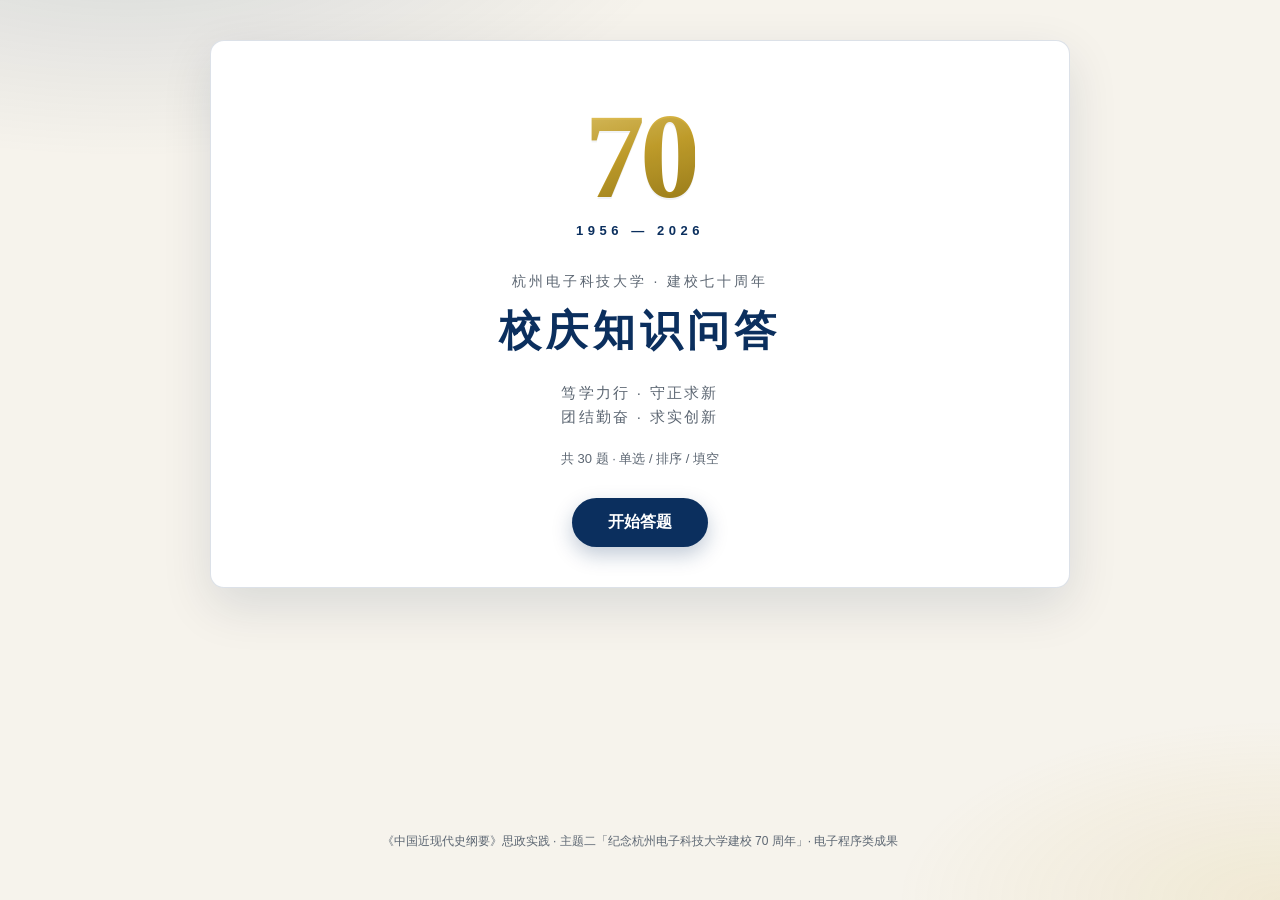
==== index.html @ 9d1bf5e0 "feat: implement HDU 70th anniversary quiz web app" ====
<!DOCTYPE html>
<html lang="zh-CN">
  <head>
    <meta charset="UTF-8" />
    <meta name="viewport" content="width=device-width, initial-scale=1.0" />
    <title>杭州电子科技大学 70 周年知识问答</title>
    <link rel="stylesheet" href="styles.css" />
  </head>
  <body>
    <div class="page-bg" aria-hidden="true"></div>
    <main id="app" class="app">
      <!-- 封面 -->
      <section id="screen-cover" class="screen cover">
        <div class="cover-badge" aria-hidden="true">
          <span class="cover-70">70</span>
          <span class="cover-years">1956 — 2026</span>
        </div>
        <p class="cover-kicker">杭州电子科技大学 · 建校七十周年</p>
        <h1 class="cover-title">校庆知识问答</h1>
        <p class="cover-sub">笃学力行 · 守正求新<br />团结勤奋 · 求实创新</p>
        <p class="cover-meta" id="cover-meta">共 0 题 · 单选 / 排序 / 填空</p>
        <button type="button" id="btn-start" class="btn btn-primary">开始答题</button>
        <p id="cover-error" class="cover-error" hidden>题库加载失败，请确认 data/questions.js 存在后刷新。</p>
      </section>

      <!-- 答题 -->
      <section id="screen-quiz" class="screen quiz" hidden>
        <header class="quiz-top">
          <div class="quiz-progress-label">
            <span id="quiz-index">第 1 题</span>
            <span class="quiz-topic" id="quiz-topic"></span>
          </div>
          <div class="quiz-progress" aria-hidden="true">
            <div id="quiz-bar" class="quiz-bar"></div>
          </div>
        </header>
        <h2 id="quiz-prompt" class="quiz-prompt"></h2>
        <div id="quiz-body" class="quiz-body"></div>
        <div id="quiz-feedback" class="quiz-feedback" hidden>
          <p id="feedback-badge" class="feedback-badge"></p>
          <p id="feedback-explain" class="feedback-explain"></p>
        </div>
        <footer class="quiz-actions">
          <button type="button" id="btn-submit" class="btn btn-primary">提交答案</button>
          <button type="button" id="btn-next" class="btn btn-primary" hidden>下一题</button>
        </footer>
      </section>

      <!-- 结果 -->
      <section id="screen-result" class="screen result" hidden>
        <p class="result-kicker">答题完成</p>
        <p class="result-score"><span id="result-correct">0</span><span class="result-total" id="result-total">/0</span></p>
        <p class="result-rate" id="result-rate">正确率 0%</p>
        <p class="result-comment" id="result-comment"></p>
        <ul id="result-wrong" class="result-wrong"></ul>
        <button type="button" id="btn-retry" class="btn btn-primary">再答一次</button>
      </section>
    </main>
    <footer class="site-foot">
      《中国近现代史纲要》思政实践 · 主题二「纪念杭州电子科技大学建校 70 周年」· 电子程序类成果
    </footer>
    <script src="data/questions.js"></script>
    <script src="app.js"></script>
  </body>
</html>
---- styles.css ----
/* HDU 70th Quiz — 校庆学术海报风：深蓝 + 金 + 暖灰白 */
:root {
  --navy: #0b2f5e;
  --navy-deep: #071f42;
  --gold: #c9a227;
  --gold-soft: #e6c96a;
  --paper: #f6f3ec;
  --ink: #1c2430;
  --muted: #5c6672;
  --ok: #1f7a4c;
  --bad: #b33a3a;
  --line: rgba(11, 47, 94, 0.14);
  --card: #ffffff;
  --shadow: 0 18px 50px rgba(7, 31, 66, 0.12);
  --radius: 14px;
  --font-display: "Songti SC", "SimSun", "Noto Serif SC", serif;
  --font-body: "PingFang SC", "Microsoft YaHei", "Segoe UI", sans-serif;
}

* {
  box-sizing: border-box;
}

html,
body {
  margin: 0;
  min-height: 100%;
}

body {
  font-family: var(--font-body);
  color: var(--ink);
  background: var(--paper);
  line-height: 1.6;
}

.page-bg {
  position: fixed;
  inset: 0;
  pointer-events: none;
  background:
    radial-gradient(ellipse 80% 50% at 10% -10%, rgba(11, 47, 94, 0.14), transparent 55%),
    radial-gradient(ellipse 60% 40% at 100% 100%, rgba(201, 162, 39, 0.12), transparent 50%);
  z-index: 0;
}

.app {
  position: relative;
  z-index: 1;
  width: min(860px, calc(100% - 48px));
  margin: 40px auto 24px;
  min-height: calc(100vh - 140px);
}

.screen {
  background: var(--card);
  border: 1px solid var(--line);
  border-radius: var(--radius);
  box-shadow: var(--shadow);
  padding: 48px 56px 40px;
}

/* —— 封面 —— */
.cover {
  text-align: center;
  padding-top: 56px;
}

.cover-badge {
  display: inline-flex;
  flex-direction: column;
  align-items: center;
  gap: 4px;
  margin-bottom: 20px;
}

.cover-70 {
  font-family: var(--font-display);
  font-size: 120px;
  font-weight: 700;
  line-height: 1;
  letter-spacing: -0.04em;
  background: linear-gradient(165deg, var(--gold-soft), var(--gold) 45%, #9a7a12);
  -webkit-background-clip: text;
  background-clip: text;
  color: transparent;
  text-shadow: 0 2px 0 rgba(11, 47, 94, 0.06);
}

.cover-years {
  font-size: 13px;
  letter-spacing: 0.35em;
  color: var(--navy);
  font-weight: 600;
}

.cover-kicker {
  margin: 8px 0 6px;
  font-size: 14px;
  letter-spacing: 0.2em;
  color: var(--muted);
}

.cover-title {
  margin: 0 0 16px;
  font-family: var(--font-display);
  font-size: 42px;
  font-weight: 700;
  color: var(--navy);
  letter-spacing: 0.12em;
}

.cover-sub {
  margin: 0 0 20px;
  color: var(--muted);
  font-size: 15px;
  letter-spacing: 0.15em;
}

.cover-meta {
  margin: 0 0 28px;
  font-size: 13px;
  color: var(--muted);
}

.cover-error {
  margin-top: 16px;
  color: var(--bad);
  font-size: 14px;
}

/* —— 按钮 —— */
.btn {
  appearance: none;
  border: none;
  cursor: pointer;
  font-family: inherit;
  font-size: 16px;
  font-weight: 600;
  padding: 14px 36px;
  border-radius: 999px;
  transition: transform 0.12s ease, box-shadow 0.12s ease, background 0.12s ease;
}

.btn:focus-visible {
  outline: 3px solid var(--gold);
  outline-offset: 2px;
}

.btn-primary {
  background: var(--navy);
  color: #fff;
  box-shadow: 0 8px 20px rgba(11, 47, 94, 0.25);
}

.btn-primary:hover:not(:disabled) {
  background: var(--navy-deep);
  transform: translateY(-1px);
}

.btn-primary:disabled {
  opacity: 0.45;
  cursor: not-allowed;
  box-shadow: none;
}

.btn-ghost {
  background: transparent;
  color: var(--navy);
  border: 1.5px solid var(--navy);
}

/* —— 答题 —— */
.quiz-top {
  margin-bottom: 28px;
}

.quiz-progress-label {
  display: flex;
  justify-content: space-between;
  align-items: baseline;
  margin-bottom: 10px;
  font-size: 14px;
  color: var(--muted);
}

.quiz-topic {
  color: var(--navy);
  font-weight: 600;
}

.quiz-progress {
  height: 8px;
  background: rgba(11, 47, 94, 0.08);
  border-radius: 999px;
  overflow: hidden;
}

.quiz-bar {
  height: 100%;
  width: 0%;
  border-radius: 999px;
  background: linear-gradient(90deg, var(--navy), var(--gold));
  transition: width 0.35s ease;
}

.quiz-prompt {
  margin: 0 0 24px;
  font-family: var(--font-display);
  font-size: 24px;
  font-weight: 700;
  color: var(--navy);
  line-height: 1.5;
}

.quiz-body {
  min-height: 120px;
}

/* 单选 */
.choice-list {
  display: grid;
  gap: 12px;
}

.choice {
  display: flex;
  align-items: flex-start;
  gap: 12px;
  padding: 14px 18px;
  border: 1.5px solid var(--line);
  border-radius: 10px;
  background: #fbfaf7;
  cursor: pointer;
  text-align: left;
  font-family: inherit;
  font-size: 16px;
  color: var(--ink);
  transition: border-color 0.12s ease, background 0.12s ease;
}

.choice:hover:not(:disabled) {
  border-color: var(--navy);
  background: #fff;
}

.choice.selected {
  border-color: var(--navy);
  background: rgba(11, 47, 94, 0.06);
  font-weight: 600;
}

.choice:disabled {
  cursor: default;
}

.choice.correct {
  border-color: var(--ok);
  background: rgba(31, 122, 76, 0.08);
}

.choice.wrong {
  border-color: var(--bad);
  background: rgba(179, 58, 58, 0.07);
}

.choice-key {
  flex: 0 0 auto;
  width: 28px;
  height: 28px;
  border-radius: 50%;
  background: var(--navy);
  color: #fff;
  font-size: 13px;
  font-weight: 700;
  display: grid;
  place-items: center;
  margin-top: 1px;
}

/* 排序 */
.order-list {
  display: grid;
  gap: 10px;
}

.order-item {
  display: flex;
  align-items: center;
  gap: 12px;
  padding: 12px 14px;
  border: 1.5px solid var(--line);
  border-radius: 10px;
  background: #fbfaf7;
}

.order-item.is-correct-order {
  border-color: var(--ok);
  background: rgba(31, 122, 76, 0.08);
}

.order-item.is-wrong-order {
  border-color: var(--bad);
  background: rgba(179, 58, 58, 0.06);
}

.order-rank {
  flex: 0 0 auto;
  width: 28px;
  height: 28px;
  border-radius: 50%;
  background: var(--gold);
  color: var(--navy-deep);
  font-weight: 700;
  font-size: 14px;
  display: grid;
  place-items: center;
}

.order-text {
  flex: 1;
  font-size: 15px;
}

.order-btns {
  display: flex;
  gap: 6px;
}

.order-btns button {
  width: 36px;
  height: 32px;
  border-radius: 8px;
  border: 1.5px solid var(--navy);
  background: #fff;
  color: var(--navy);
  font-size: 14px;
  font-weight: 700;
  cursor: pointer;
}

.order-btns button:disabled {
  opacity: 0.3;
  cursor: not-allowed;
}

.order-btns button:hover:not(:disabled) {
  background: var(--navy);
  color: #fff;
}

/* 填空 */
.fill-row {
  display: flex;
  gap: 12px;
  align-items: center;
}

.fill-input {
  flex: 1;
  font-family: inherit;
  font-size: 17px;
  padding: 14px 16px;
  border: 1.5px solid var(--line);
  border-radius: 10px;
  background: #fbfaf7;
  color: var(--ink);
}

.fill-input:focus {
  outline: none;
  border-color: var(--navy);
  background: #fff;
}

.fill-input.is-correct {
  border-color: var(--ok);
  background: rgba(31, 122, 76, 0.08);
}

.fill-input.is-wrong {
  border-color: var(--bad);
  background: rgba(179, 58, 58, 0.07);
}

.fill-hint {
  font-size: 13px;
  color: var(--muted);
  margin-top: 10px;
}

/* 反馈 */
.quiz-feedback {
  margin-top: 24px;
  padding: 16px 20px;
  border-radius: 10px;
  border-left: 4px solid var(--navy);
  background: rgba(11, 47, 94, 0.05);
}

.quiz-feedback.ok {
  border-left-color: var(--ok);
  background: rgba(31, 122, 76, 0.08);
}

.quiz-feedback.bad {
  border-left-color: var(--bad);
  background: rgba(179, 58, 58, 0.06);
}

.feedback-badge {
  margin: 0 0 6px;
  font-weight: 700;
  font-size: 16px;
}

.quiz-feedback.ok .feedback-badge {
  color: var(--ok);
}

.quiz-feedback.bad .feedback-badge {
  color: var(--bad);
}

.feedback-explain {
  margin: 0;
  font-size: 14px;
  color: var(--muted);
  line-height: 1.7;
}

.quiz-actions {
  margin-top: 28px;
  display: flex;
  justify-content: flex-end;
  gap: 12px;
}

/* —— 结果 —— */
.result {
  text-align: center;
  padding-top: 56px;
}

.result-kicker {
  margin: 0;
  letter-spacing: 0.25em;
  font-size: 14px;
  color: var(--muted);
}

.result-score {
  margin: 8px 0 4px;
  font-family: var(--font-display);
  font-size: 88px;
  font-weight: 700;
  line-height: 1;
  color: var(--navy);
}

.result-score .result-total {
  font-size: 36px;
  color: var(--muted);
  margin-left: 4px;
}

.result-rate {
  margin: 8px 0 4px;
  font-size: 18px;
  font-weight: 700;
  color: var(--gold);
  letter-spacing: 0.08em;
}

.result-comment {
  margin: 12px auto 8px;
  max-width: 420px;
  color: var(--muted);
  font-size: 15px;
}

.result-wrong {
  list-style: none;
  margin: 24px auto 28px;
  padding: 0;
  max-width: 560px;
  text-align: left;
  display: grid;
  gap: 8px;
}

.result-wrong:empty {
  display: none;
}

.result-wrong li {
  font-size: 13px;
  color: var(--bad);
  background: rgba(179, 58, 58, 0.06);
  border-radius: 8px;
  padding: 10px 14px;
}

.result-wrong .wrong-ok {
  color: var(--muted);
}

.site-foot {
  position: relative;
  z-index: 1;
  text-align: center;
  font-size: 12px;
  color: var(--muted);
  padding: 8px 24px 28px;
}

@media (max-width: 900px) {
  .app {
    width: min(100% - 32px, 860px);
    margin-top: 24px;
  }

  .screen {
    padding: 36px 28px 32px;
  }

  .cover-70 {
    font-size: 88px;
  }

  .cover-title {
    font-size: 30px;
  }

  .quiz-prompt {
    font-size: 20px;
  }
}
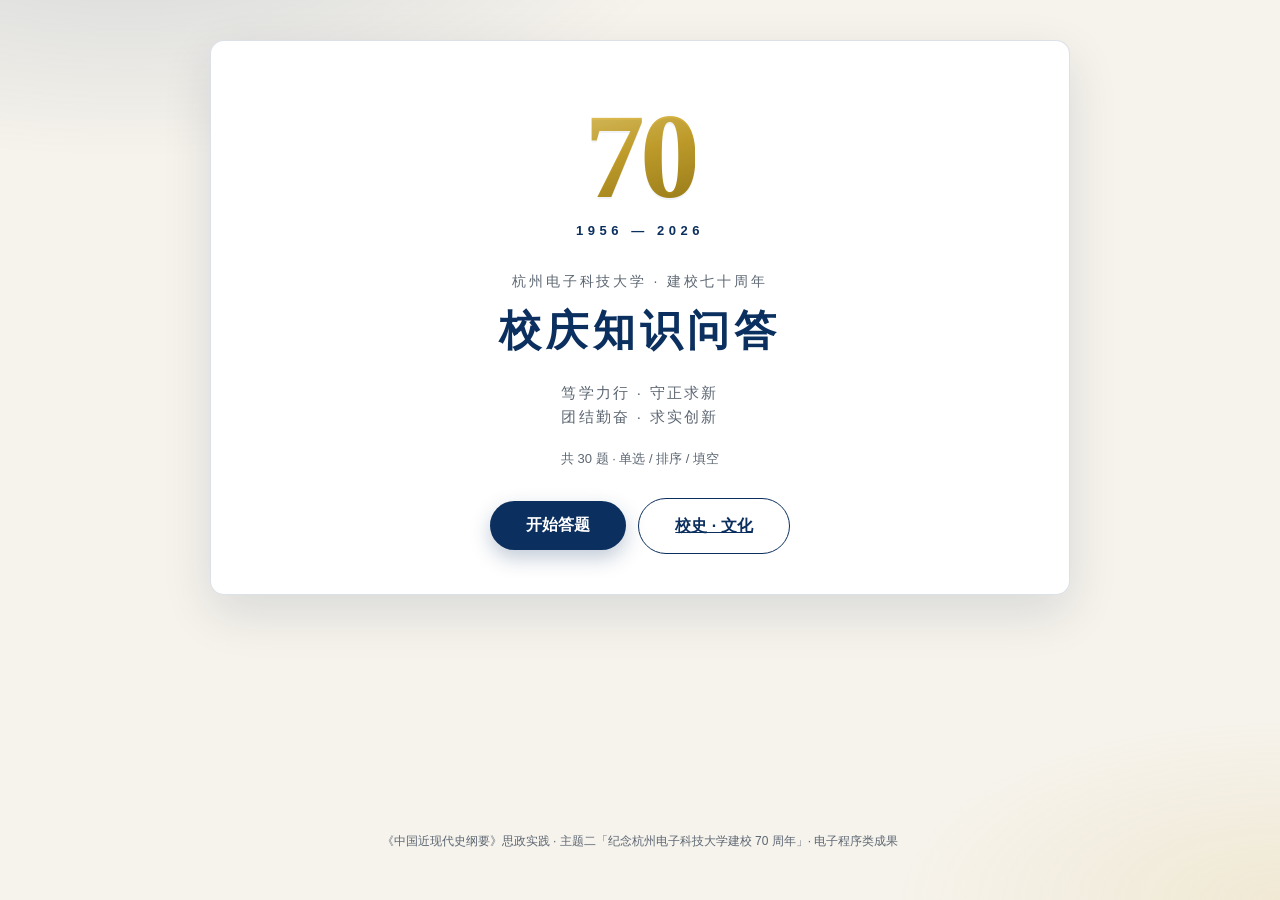
==== commit b1ca928c: "feat: add history intro page with dual nav from cover and result" ====
--- a/index.html
+++ b/index.html
@@ -19,7 +19,10 @@
         <h1 class="cover-title">校庆知识问答</h1>
         <p class="cover-sub">笃学力行 · 守正求新<br />团结勤奋 · 求实创新</p>
         <p class="cover-meta" id="cover-meta">共 0 题 · 单选 / 排序 / 填空</p>
-        <button type="button" id="btn-start" class="btn btn-primary">开始答题</button>
+        <div class="cover-actions">
+          <button type="button" id="btn-start" class="btn btn-primary">开始答题</button>
+          <a class="btn btn-ghost" href="history.html">校史 · 文化</a>
+        </div>
         <p id="cover-error" class="cover-error" hidden>题库加载失败，请确认 data/questions.js 存在后刷新。</p>
       </section>
 
@@ -53,7 +56,10 @@
         <p class="result-rate" id="result-rate">正确率 0%</p>
         <p class="result-comment" id="result-comment"></p>
         <ul id="result-wrong" class="result-wrong"></ul>
-        <button type="button" id="btn-retry" class="btn btn-primary">再答一次</button>
+        <div class="result-actions">
+          <button type="button" id="btn-retry" class="btn btn-primary">再答一次</button>
+          <a class="btn btn-ghost" href="history.html">了解校史与校园文化</a>
+        </div>
       </section>
     </main>
     <footer class="site-foot">
--- a/styles.css
+++ b/styles.css
@@ -514,6 +514,423 @@
   padding: 8px 24px 28px;
 }
 
+/* —— 封面双入口 —— */
+.cover-actions {
+  display: flex;
+  flex-wrap: wrap;
+  gap: 12px;
+  justify-content: center;
+  align-items: center;
+}
+
+.result-actions {
+  display: flex;
+  flex-wrap: wrap;
+  gap: 12px;
+  justify-content: center;
+  align-items: center;
+  margin-top: 8px;
+}
+
+.btn-sm {
+  font-size: 14px;
+  padding: 10px 22px;
+}
+
+/* —— 校史 / 校园文化介绍页 —— */
+.history-page .history {
+  position: relative;
+  z-index: 1;
+  width: min(920px, calc(100% - 48px));
+  margin: 32px auto 24px;
+}
+
+.h-hero {
+  background: var(--navy);
+  color: #f4f1e8;
+  border-radius: var(--radius);
+  padding: 28px 48px 52px;
+  box-shadow: var(--shadow);
+  margin-bottom: 28px;
+  position: relative;
+  overflow: hidden;
+}
+
+.h-hero::after {
+  content: "";
+  position: absolute;
+  right: -40px;
+  bottom: -60px;
+  width: 280px;
+  height: 280px;
+  border-radius: 50%;
+  background: radial-gradient(circle, rgba(201, 162, 39, 0.35), transparent 65%);
+  pointer-events: none;
+}
+
+.h-nav {
+  display: flex;
+  justify-content: space-between;
+  align-items: center;
+  margin-bottom: 28px;
+  position: relative;
+  z-index: 1;
+}
+
+.h-link {
+  color: rgba(244, 241, 232, 0.85);
+  font-size: 14px;
+  text-decoration: none;
+  letter-spacing: 0.06em;
+}
+
+.h-link:hover {
+  color: var(--gold-soft);
+}
+
+.h-hero .btn-primary {
+  background: var(--gold);
+  color: var(--navy-deep);
+  box-shadow: 0 8px 20px rgba(0, 0, 0, 0.2);
+}
+
+.h-hero .btn-primary:hover:not(:disabled) {
+  background: var(--gold-soft);
+}
+
+.h-hero-badge {
+  display: flex;
+  flex-direction: column;
+  align-items: flex-start;
+  gap: 4px;
+  margin-bottom: 16px;
+  position: relative;
+  z-index: 1;
+}
+
+.h-70 {
+  font-family: var(--font-display);
+  font-size: 112px;
+  font-weight: 700;
+  line-height: 1;
+  letter-spacing: -0.04em;
+  background: linear-gradient(165deg, var(--gold-soft), var(--gold) 45%, #9a7a12);
+  -webkit-background-clip: text;
+  background-clip: text;
+  color: transparent;
+}
+
+.h-years {
+  font-size: 13px;
+  letter-spacing: 0.35em;
+  color: var(--gold-soft);
+  font-weight: 600;
+}
+
+.h-kicker {
+  margin: 8px 0 6px;
+  font-size: 14px;
+  letter-spacing: 0.2em;
+  color: rgba(244, 241, 232, 0.7);
+  position: relative;
+  z-index: 1;
+}
+
+.h-title {
+  margin: 0 0 14px;
+  font-family: var(--font-display);
+  font-size: 40px;
+  font-weight: 700;
+  letter-spacing: 0.14em;
+  color: #fff;
+  position: relative;
+  z-index: 1;
+}
+
+.h-lead {
+  margin: 0;
+  max-width: 36em;
+  font-size: 15px;
+  line-height: 1.75;
+  color: rgba(244, 241, 232, 0.82);
+  position: relative;
+  z-index: 1;
+}
+
+.h-section {
+  background: var(--card);
+  border: 1px solid var(--line);
+  border-radius: var(--radius);
+  box-shadow: var(--shadow);
+  padding: 40px 48px;
+  margin-bottom: 24px;
+}
+
+.h-section-alt {
+  background: #fbfaf6;
+}
+
+.h-section-head {
+  margin-bottom: 28px;
+}
+
+.h-section-kicker {
+  margin: 0 0 6px;
+  font-size: 12px;
+  letter-spacing: 0.28em;
+  text-transform: uppercase;
+  color: var(--gold);
+  font-weight: 700;
+}
+
+.h-section-title {
+  margin: 0 0 8px;
+  font-family: var(--font-display);
+  font-size: 28px;
+  font-weight: 700;
+  color: var(--navy);
+  letter-spacing: 0.08em;
+}
+
+.h-section-desc {
+  margin: 0;
+  font-size: 14px;
+  color: var(--muted);
+}
+
+/* 时间线 */
+.h-timeline {
+  list-style: none;
+  margin: 0;
+  padding: 0;
+  position: relative;
+}
+
+.h-timeline::before {
+  content: "";
+  position: absolute;
+  left: 7px;
+  top: 8px;
+  bottom: 8px;
+  width: 2px;
+  background: linear-gradient(180deg, var(--navy), var(--gold));
+  opacity: 0.35;
+}
+
+.h-tl-item {
+  position: relative;
+  padding: 0 0 28px 36px;
+}
+
+.h-tl-item:last-child {
+  padding-bottom: 0;
+}
+
+.h-tl-dot {
+  position: absolute;
+  left: 0;
+  top: 6px;
+  width: 16px;
+  height: 16px;
+  border-radius: 50%;
+  background: var(--card);
+  border: 3px solid var(--navy);
+  z-index: 1;
+}
+
+.h-tl-item-accent .h-tl-dot {
+  border-color: var(--gold);
+  box-shadow: 0 0 0 4px rgba(201, 162, 39, 0.25);
+}
+
+.h-tl-year {
+  display: inline-block;
+  font-size: 13px;
+  font-weight: 700;
+  letter-spacing: 0.12em;
+  color: var(--gold);
+  background: rgba(201, 162, 39, 0.12);
+  padding: 2px 10px;
+  border-radius: 999px;
+  margin-bottom: 6px;
+}
+
+.h-tl-title {
+  margin: 0 0 6px;
+  font-size: 18px;
+  font-weight: 700;
+  color: var(--navy);
+}
+
+.h-tl-text {
+  margin: 0;
+  font-size: 14px;
+  color: var(--muted);
+  line-height: 1.75;
+  max-width: 40em;
+}
+
+.h-tl-text strong {
+  color: var(--ink);
+  font-weight: 600;
+}
+
+/* 校训卡片 */
+.h-motto-grid {
+  display: grid;
+  grid-template-columns: repeat(3, 1fr);
+  gap: 16px;
+}
+
+.h-motto-card {
+  border: 1.5px solid var(--line);
+  border-radius: 12px;
+  background: #fff;
+  padding: 28px 16px;
+  text-align: center;
+  min-height: 160px;
+  display: flex;
+  flex-direction: column;
+  justify-content: center;
+}
+
+.h-motto-card-gold {
+  border-color: rgba(201, 162, 39, 0.55);
+  background: linear-gradient(180deg, rgba(201, 162, 39, 0.1), #fff 70%);
+}
+
+.h-motto-label {
+  margin: 0 0 12px;
+  font-size: 12px;
+  letter-spacing: 0.28em;
+  color: var(--muted);
+  font-weight: 600;
+}
+
+.h-motto-text {
+  margin: 0;
+  font-family: var(--font-display);
+  font-size: 26px;
+  font-weight: 700;
+  color: var(--navy);
+  line-height: 1.45;
+  letter-spacing: 0.12em;
+}
+
+.h-motto-card-gold .h-motto-text {
+  color: #8a6d12;
+}
+
+.h-note {
+  margin: 20px 0 0;
+  font-size: 13px;
+  color: var(--muted);
+  text-align: center;
+}
+
+/* 文化卡片 */
+.h-cards {
+  display: grid;
+  grid-template-columns: repeat(3, 1fr);
+  gap: 16px;
+}
+
+.h-card {
+  border: 1.5px solid var(--line);
+  border-radius: 12px;
+  background: #fbfaf7;
+  padding: 22px 20px;
+}
+
+.h-card-title {
+  margin: 0 0 10px;
+  font-size: 15px;
+  font-weight: 700;
+  color: var(--navy);
+}
+
+.h-card-text {
+  margin: 0;
+  font-size: 13px;
+  line-height: 1.75;
+  color: var(--muted);
+}
+
+.h-card-text strong {
+  color: var(--ink);
+}
+
+/* 成就列表 */
+.h-ach-list {
+  list-style: none;
+  margin: 0;
+  padding: 0;
+  display: grid;
+  gap: 18px;
+}
+
+.h-ach-item {
+  display: flex;
+  gap: 14px;
+  align-items: flex-start;
+  padding-bottom: 18px;
+  border-bottom: 1px solid var(--line);
+}
+
+.h-ach-item:last-child {
+  padding-bottom: 0;
+  border-bottom: none;
+}
+
+.h-ach-mark {
+  flex: 0 0 auto;
+  width: 10px;
+  height: 10px;
+  margin-top: 8px;
+  border-radius: 2px;
+  background: var(--gold);
+  transform: rotate(45deg);
+}
+
+.h-ach-title {
+  margin: 0 0 4px;
+  font-size: 16px;
+  font-weight: 700;
+  color: var(--navy);
+}
+
+.h-ach-text {
+  margin: 0;
+  font-size: 14px;
+  line-height: 1.75;
+  color: var(--muted);
+  max-width: 42em;
+}
+
+.h-ach-text strong {
+  color: var(--ink);
+}
+
+/* CTA */
+.h-cta {
+  text-align: center;
+  background: linear-gradient(180deg, #fff, rgba(11, 47, 94, 0.04));
+}
+
+.h-cta .h-section-head,
+.h-cta .h-section-desc {
+  margin-left: auto;
+  margin-right: auto;
+}
+
+.h-cta-actions {
+  display: flex;
+  flex-wrap: wrap;
+  gap: 12px;
+  justify-content: center;
+  margin-top: 24px;
+}
+
 @media (max-width: 900px) {
   .app {
     width: min(100% - 32px, 860px);
@@ -535,4 +952,30 @@
   .quiz-prompt {
     font-size: 20px;
   }
-}
+
+  .history-page .history {
+    width: min(100% - 32px, 920px);
+    margin-top: 20px;
+  }
+
+  .h-hero {
+    padding: 24px 24px 40px;
+  }
+
+  .h-70 {
+    font-size: 88px;
+  }
+
+  .h-title {
+    font-size: 28px;
+  }
+
+  .h-section {
+    padding: 28px 22px;
+  }
+
+  .h-motto-grid,
+  .h-cards {
+    grid-template-columns: 1fr;
+  }
+}
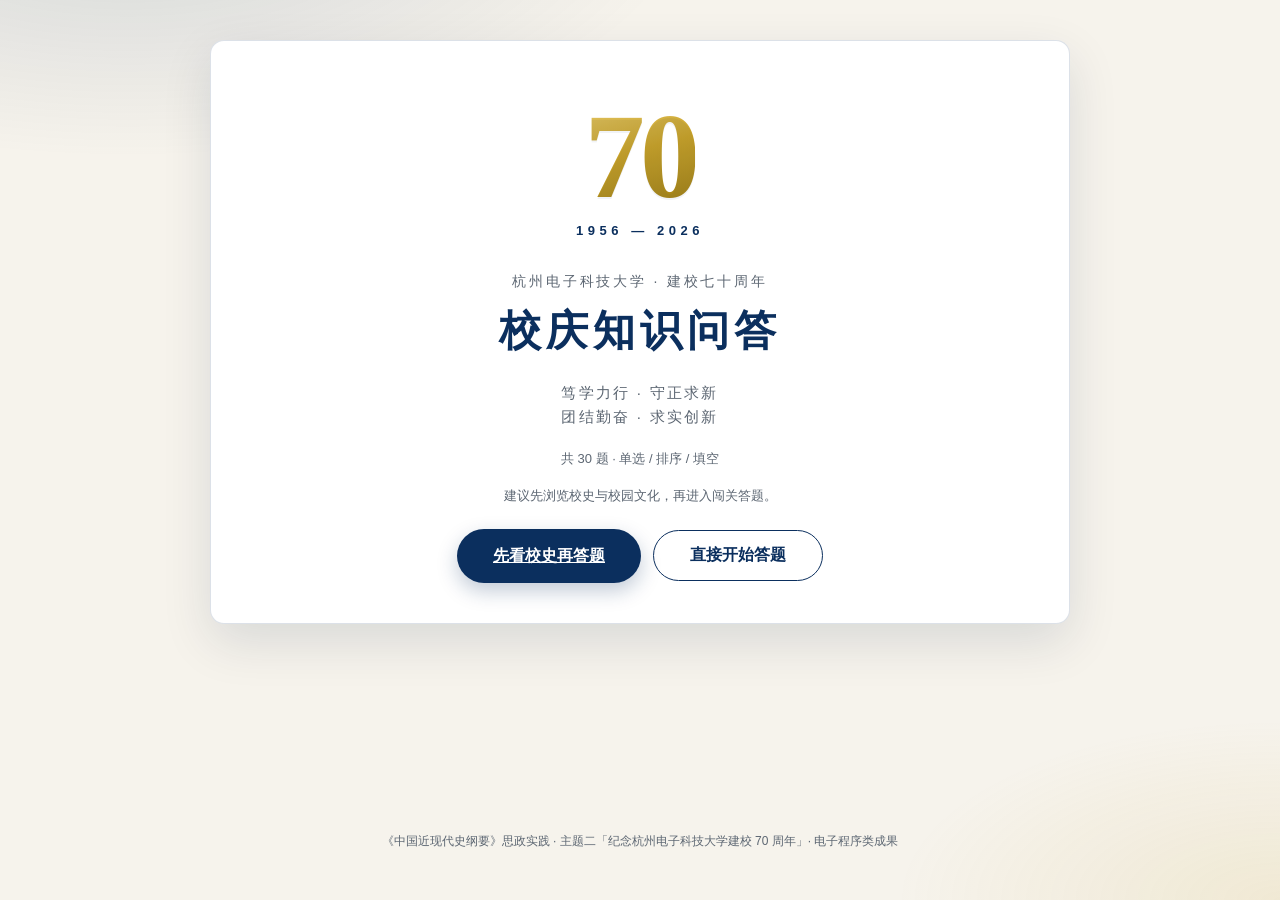
==== commit 90ea0d17: "feat: guide cover to history first and allow quiz exit to intro" ====
--- a/index.html
+++ b/index.html
@@ -19,9 +19,10 @@
         <h1 class="cover-title">校庆知识问答</h1>
         <p class="cover-sub">笃学力行 · 守正求新<br />团结勤奋 · 求实创新</p>
         <p class="cover-meta" id="cover-meta">共 0 题 · 单选 / 排序 / 填空</p>
+        <p class="cover-hint">建议先浏览校史与校园文化，再进入闯关答题。</p>
         <div class="cover-actions">
-          <button type="button" id="btn-start" class="btn btn-primary">开始答题</button>
-          <a class="btn btn-ghost" href="history.html">校史 · 文化</a>
+          <a class="btn btn-primary" href="history.html">先看校史再答题</a>
+          <button type="button" id="btn-start" class="btn btn-ghost">直接开始答题</button>
         </div>
         <p id="cover-error" class="cover-error" hidden>题库加载失败，请确认 data/questions.js 存在后刷新。</p>
       </section>
@@ -30,8 +31,11 @@
       <section id="screen-quiz" class="screen quiz" hidden>
         <header class="quiz-top">
           <div class="quiz-progress-label">
-            <span id="quiz-index">第 1 题</span>
-            <span class="quiz-topic" id="quiz-topic"></span>
+            <div class="quiz-progress-meta">
+              <span id="quiz-index">第 1 题</span>
+              <span class="quiz-topic" id="quiz-topic"></span>
+            </div>
+            <a class="quiz-exit" href="history.html">退出到介绍</a>
           </div>
           <div class="quiz-progress" aria-hidden="true">
             <div id="quiz-bar" class="quiz-bar"></div>
--- a/styles.css
+++ b/styles.css
@@ -170,6 +170,13 @@
   border: 1.5px solid var(--navy);
 }
 
+.btn-ghost:disabled {
+  opacity: 0.45;
+  cursor: not-allowed;
+  box-shadow: none;
+  transform: none;
+}
+
 /* —— 答题 —— */
 .quiz-top {
   margin-bottom: 28px;
@@ -179,9 +186,19 @@
   display: flex;
   justify-content: space-between;
   align-items: baseline;
+  flex-wrap: wrap;
+  gap: 12px;
   margin-bottom: 10px;
   font-size: 14px;
   color: var(--muted);
+}
+
+.quiz-progress-meta {
+  display: flex;
+  flex-wrap: wrap;
+  align-items: baseline;
+  gap: 12px;
+  min-width: 0;
 }
 
 .quiz-topic {
@@ -515,12 +532,38 @@
 }
 
 /* —— 封面双入口 —— */
+.cover-hint {
+  margin: -12px 0 22px;
+  font-size: 13px;
+  color: var(--muted);
+}
+
 .cover-actions {
   display: flex;
   flex-wrap: wrap;
   gap: 12px;
   justify-content: center;
   align-items: center;
+}
+
+.quiz-exit {
+  flex: 0 0 auto;
+  font-size: 13px;
+  color: var(--muted);
+  text-decoration: none;
+  letter-spacing: 0.04em;
+  white-space: nowrap;
+}
+
+.quiz-exit:hover {
+  color: var(--navy);
+  text-decoration: underline;
+}
+
+.quiz-exit:focus-visible {
+  outline: 2px solid var(--gold);
+  outline-offset: 2px;
+  border-radius: 4px;
 }
 
 .result-actions {
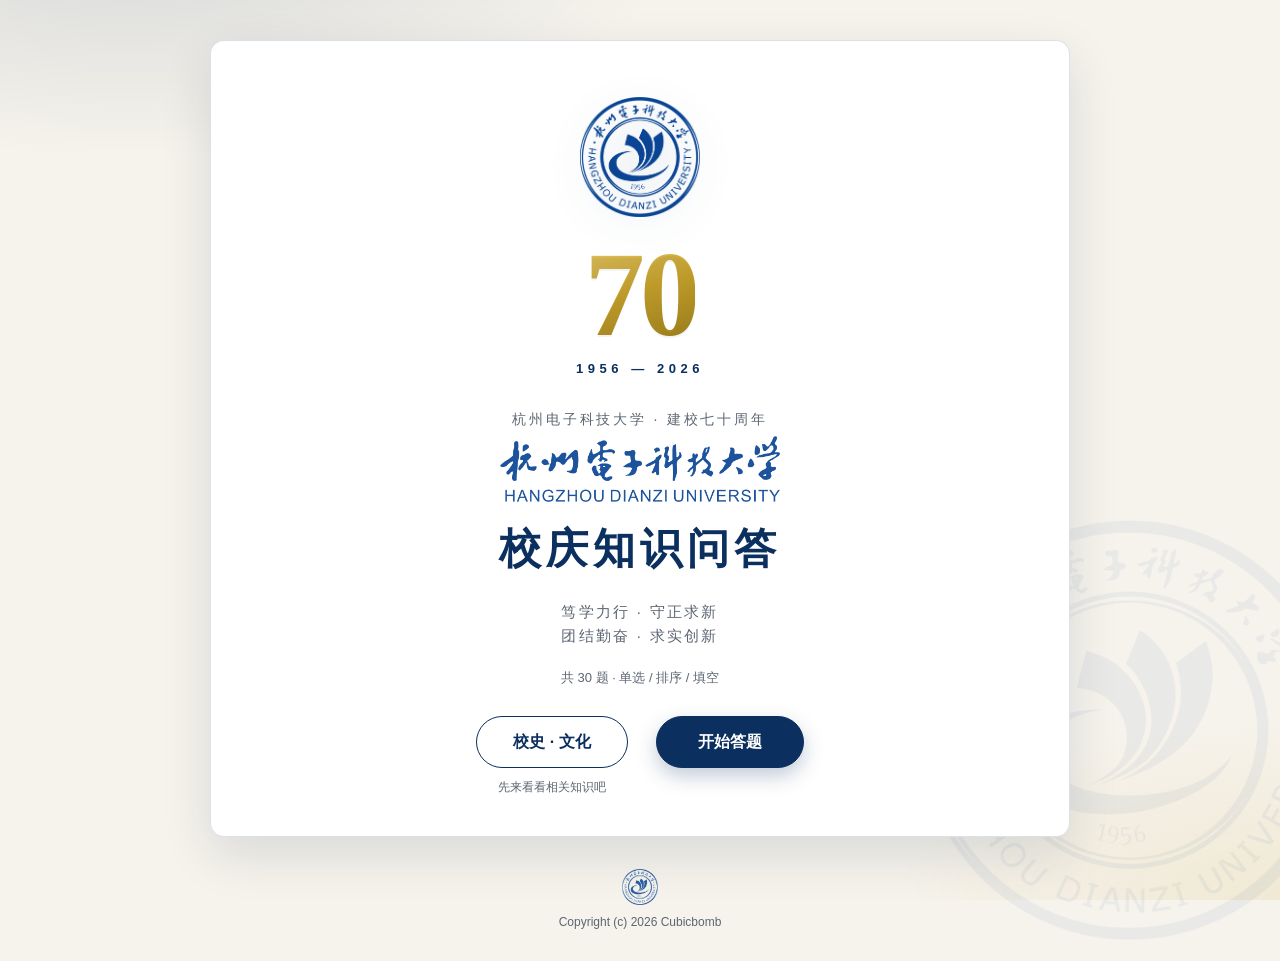
==== commit 910e0c29: "feat: embed HDU emblem assets across cover, quiz, and history pages" ====
--- a/index.html
+++ b/index.html
@@ -4,25 +4,49 @@
     <meta charset="UTF-8" />
     <meta name="viewport" content="width=device-width, initial-scale=1.0" />
     <title>杭州电子科技大学 70 周年知识问答</title>
+    <link rel="icon" type="image/png" href="assets/favicon.png" />
     <link rel="stylesheet" href="styles.css" />
   </head>
   <body>
     <div class="page-bg" aria-hidden="true"></div>
+    <div class="page-emblem" aria-hidden="true">
+      <img src="assets/emblem-t.png" alt="" width="520" height="520" />
+    </div>
     <main id="app" class="app">
       <!-- 封面 -->
       <section id="screen-cover" class="screen cover">
+        <img
+          class="cover-emblem"
+          src="assets/emblem-t.png"
+          alt="杭州电子科技大学校徽"
+          width="120"
+          height="120"
+          decoding="async"
+        />
         <div class="cover-badge" aria-hidden="true">
           <span class="cover-70">70</span>
           <span class="cover-years">1956 — 2026</span>
         </div>
         <p class="cover-kicker">杭州电子科技大学 · 建校七十周年</p>
+        <img
+          class="cover-wordmark"
+          src="assets/wordmark-t.png"
+          alt="杭州电子科技大学 HANGZHOU DIANZI UNIVERSITY"
+          width="280"
+          height="66"
+          decoding="async"
+        />
         <h1 class="cover-title">校庆知识问答</h1>
         <p class="cover-sub">笃学力行 · 守正求新<br />团结勤奋 · 求实创新</p>
         <p class="cover-meta" id="cover-meta">共 0 题 · 单选 / 排序 / 填空</p>
-        <p class="cover-hint">建议先浏览校史与校园文化，再进入闯关答题。</p>
         <div class="cover-actions">
-          <a class="btn btn-primary" href="history.html">先看校史再答题</a>
-          <button type="button" id="btn-start" class="btn btn-ghost">直接开始答题</button>
+          <div class="cover-action">
+            <a class="btn btn-ghost" href="history.html">校史 · 文化</a>
+            <p class="cover-action-note">先来看看相关知识吧</p>
+          </div>
+          <div class="cover-action">
+            <button type="button" id="btn-start" class="btn btn-primary">开始答题</button>
+          </div>
         </div>
         <p id="cover-error" class="cover-error" hidden>题库加载失败，请确认 data/questions.js 存在后刷新。</p>
       </section>
@@ -31,11 +55,19 @@
       <section id="screen-quiz" class="screen quiz" hidden>
         <header class="quiz-top">
           <div class="quiz-progress-label">
+            <img
+              class="quiz-emblem"
+              src="assets/emblem-t.png"
+              alt=""
+              width="36"
+              height="36"
+              decoding="async"
+            />
             <div class="quiz-progress-meta">
               <span id="quiz-index">第 1 题</span>
               <span class="quiz-topic" id="quiz-topic"></span>
             </div>
-            <a class="quiz-exit" href="history.html">退出到介绍</a>
+            <a class="quiz-exit" href="history.html">再看看介绍？</a>
           </div>
           <div class="quiz-progress" aria-hidden="true">
             <div id="quiz-bar" class="quiz-bar"></div>
@@ -55,6 +87,14 @@
 
       <!-- 结果 -->
       <section id="screen-result" class="screen result" hidden>
+        <img
+          class="result-emblem"
+          src="assets/emblem-t.png"
+          alt=""
+          width="88"
+          height="88"
+          decoding="async"
+        />
         <p class="result-kicker">答题完成</p>
         <p class="result-score"><span id="result-correct">0</span><span class="result-total" id="result-total">/0</span></p>
         <p class="result-rate" id="result-rate">正确率 0%</p>
@@ -67,7 +107,15 @@
       </section>
     </main>
     <footer class="site-foot">
-      《中国近现代史纲要》思政实践 · 主题二「纪念杭州电子科技大学建校 70 周年」· 电子程序类成果
+      <img
+        class="foot-emblem"
+        src="assets/emblem-t.png"
+        alt=""
+        width="36"
+        height="36"
+        decoding="async"
+      />
+      <p>Copyright (c) 2026 Cubicbomb</p>
     </footer>
     <script src="data/questions.js"></script>
     <script src="app.js"></script>
--- a/styles.css
+++ b/styles.css
@@ -139,6 +139,11 @@
   font-weight: 600;
   padding: 14px 36px;
   border-radius: 999px;
+  text-decoration: none;
+  display: inline-flex;
+  align-items: center;
+  justify-content: center;
+  line-height: 1.25;
   transition: transform 0.12s ease, box-shadow 0.12s ease, background 0.12s ease;
 }
 
@@ -150,6 +155,8 @@
 .btn-primary {
   background: var(--navy);
   color: #fff;
+  /* 与 ghost 同宽描边，保证两钮等高 */
+  border: 1.5px solid var(--navy);
   box-shadow: 0 8px 20px rgba(11, 47, 94, 0.25);
 }
 
@@ -168,6 +175,11 @@
   background: transparent;
   color: var(--navy);
   border: 1.5px solid var(--navy);
+  text-decoration: none;
+}
+
+.btn-ghost:hover {
+  text-decoration: none;
 }
 
 .btn-ghost:disabled {
@@ -185,12 +197,17 @@
 .quiz-progress-label {
   display: flex;
   justify-content: space-between;
-  align-items: baseline;
+  align-items: center;
   flex-wrap: wrap;
   gap: 12px;
   margin-bottom: 10px;
   font-size: 14px;
   color: var(--muted);
+}
+
+.quiz-progress-label .quiz-progress-meta {
+  flex: 1 1 auto;
+  min-width: 0;
 }
 
 .quiz-progress-meta {
@@ -522,6 +539,59 @@
   color: var(--muted);
 }
 
+/* —— 校徽元素（来源：学校标志使用规范 · assets/） —— */
+.page-emblem {
+  position: fixed;
+  right: -60px;
+  bottom: -40px;
+  width: 420px;
+  height: 420px;
+  pointer-events: none;
+  z-index: 0;
+  opacity: 0.05;
+  filter: grayscale(10%);
+}
+
+.page-emblem img {
+  width: 100%;
+  height: 100%;
+  object-fit: contain;
+}
+
+.cover-emblem {
+  display: block;
+  margin: 0 auto 18px;
+  width: 120px;
+  height: 120px;
+  object-fit: contain;
+  filter: drop-shadow(0 8px 18px rgba(11, 47, 94, 0.12));
+}
+
+.cover-wordmark {
+  display: block;
+  margin: 0 auto 14px;
+  width: min(280px, 70%);
+  height: auto;
+  object-fit: contain;
+  opacity: 0.92;
+}
+
+.quiz-emblem {
+  flex: 0 0 auto;
+  width: 36px;
+  height: 36px;
+  object-fit: contain;
+  margin-right: 4px;
+}
+
+.result-emblem {
+  display: block;
+  margin: 0 auto 16px;
+  width: 88px;
+  height: 88px;
+  object-fit: contain;
+}
+
 .site-foot {
   position: relative;
   z-index: 1;
@@ -531,19 +601,116 @@
   padding: 8px 24px 28px;
 }
 
+.site-foot .foot-emblem {
+  display: block;
+  margin: 0 auto 8px;
+  width: 36px;
+  height: 36px;
+  object-fit: contain;
+  opacity: 0.85;
+}
+
+.site-foot p {
+  margin: 0;
+}
+
+/* 历史页 hero 校徽 / 字标 */
+.h-hero-emblem {
+  position: absolute;
+  right: 36px;
+  top: 56px;
+  width: min(200px, 28vw);
+  height: auto;
+  opacity: 0.22;
+  pointer-events: none;
+  z-index: 0;
+}
+
+.h-hero-wordmark {
+  display: block;
+  width: min(240px, 55%);
+  height: auto;
+  margin: 0 0 16px;
+  opacity: 0.9;
+  position: relative;
+  z-index: 1;
+  /* wordmark is blue art — lighten for navy hero via filter */
+  filter: brightness(0) invert(1);
+}
+
+/* 校训书法横幅 */
+.h-motto-banner {
+  position: relative;
+  display: flex;
+  align-items: center;
+  justify-content: center;
+  gap: 28px;
+  background: linear-gradient(180deg, rgba(11, 47, 94, 0.04), rgba(201, 162, 39, 0.08));
+  border: 1.5px solid rgba(11, 47, 94, 0.1);
+  border-radius: 14px;
+  padding: 22px 28px;
+  margin-bottom: 20px;
+  overflow: hidden;
+}
+
+.h-motto-banner img:first-child {
+  width: min(348px, 70%);
+  height: auto;
+  object-fit: contain;
+}
+
+.h-motto-seal {
+  width: 72px;
+  height: 72px;
+  object-fit: contain;
+  opacity: 0.9;
+  flex: 0 0 auto;
+}
+
+.h-cta-emblem {
+  display: block;
+  margin: 0 auto 12px;
+  width: 72px;
+  height: 72px;
+  object-fit: contain;
+}
+
+.history-page .site-foot {
+  display: flex;
+  flex-direction: column;
+  align-items: center;
+  gap: 0;
+}
+
 /* —— 封面双入口 —— */
-.cover-hint {
-  margin: -12px 0 22px;
-  font-size: 13px;
-  color: var(--muted);
-}
-
 .cover-actions {
   display: flex;
   flex-wrap: wrap;
-  gap: 12px;
+  gap: 20px 28px;
   justify-content: center;
+  align-items: flex-start;
+}
+
+.cover-action {
+  display: flex;
+  flex-direction: column;
   align-items: center;
+  gap: 10px;
+  min-width: 140px;
+}
+
+.cover-action .btn {
+  min-width: 148px;
+  min-height: 52px;
+}
+
+.cover-action-note {
+  margin: 0;
+  font-size: 12px;
+  line-height: 1.5;
+  color: var(--muted);
+  text-align: center;
+  max-width: 12em;
 }
 
 .quiz-exit {
@@ -992,6 +1159,17 @@
     font-size: 30px;
   }
 
+  .cover-emblem {
+    width: 96px;
+    height: 96px;
+  }
+
+  .page-emblem {
+    width: 280px;
+    height: 280px;
+    opacity: 0.04;
+  }
+
   .quiz-prompt {
     font-size: 20px;
   }
@@ -1005,6 +1183,13 @@
     padding: 24px 24px 40px;
   }
 
+  .h-hero-emblem {
+    right: 16px;
+    top: 48px;
+    width: 120px;
+    opacity: 0.16;
+  }
+
   .h-70 {
     font-size: 88px;
   }
@@ -1021,4 +1206,10 @@
   .h-cards {
     grid-template-columns: 1fr;
   }
-}
+
+  .h-motto-banner {
+    flex-direction: column;
+    gap: 12px;
+    padding: 18px 16px;
+  }
+}
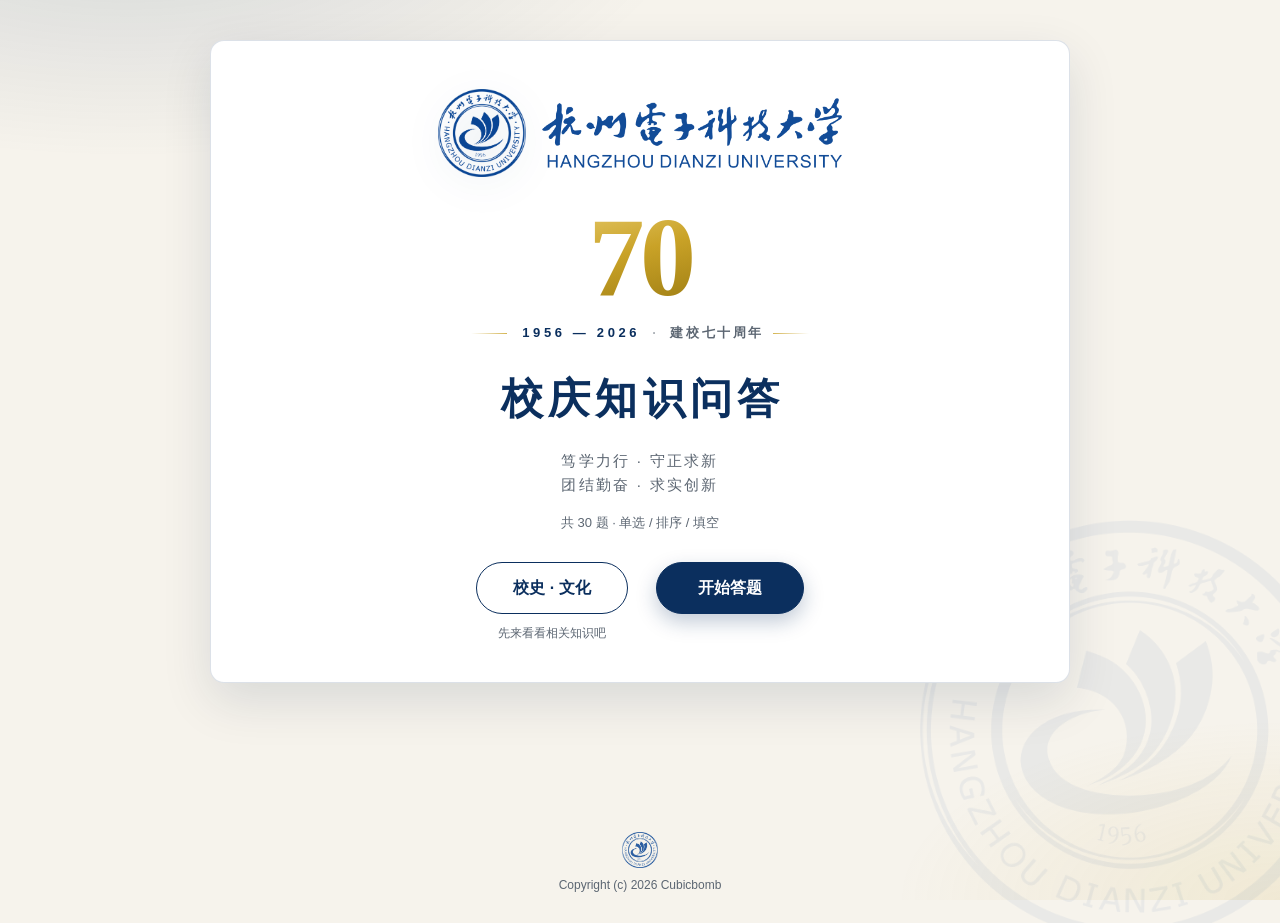
==== commit 4a0b295d: "feat: refine cover brand lockup, history hero wordmark, and quiz exit to cover" ====
--- a/index.html
+++ b/index.html
@@ -15,27 +15,34 @@
     <main id="app" class="app">
       <!-- 封面 -->
       <section id="screen-cover" class="screen cover">
-        <img
-          class="cover-emblem"
-          src="assets/emblem-t.png"
-          alt="杭州电子科技大学校徽"
-          width="120"
-          height="120"
-          decoding="async"
-        />
+        <div class="cover-brand">
+          <img
+            class="cover-emblem"
+            src="assets/emblem-t.png"
+            alt="杭州电子科技大学校徽"
+            width="88"
+            height="88"
+            decoding="async"
+          />
+          <img
+            class="cover-wordmark"
+            src="assets/wordmark-t.png"
+            alt="杭州电子科技大学 HANGZHOU DIANZI UNIVERSITY"
+            width="300"
+            height="70"
+            decoding="async"
+          />
+        </div>
         <div class="cover-badge" aria-hidden="true">
           <span class="cover-70">70</span>
-          <span class="cover-years">1956 — 2026</span>
+          <div class="cover-badge-meta">
+            <span class="cover-badge-rule"></span>
+            <span class="cover-years">1956 — 2026</span>
+            <span class="cover-badge-sep">·</span>
+            <span class="cover-badge-text">建校七十周年</span>
+            <span class="cover-badge-rule cover-badge-rule-end"></span>
+          </div>
         </div>
-        <p class="cover-kicker">杭州电子科技大学 · 建校七十周年</p>
-        <img
-          class="cover-wordmark"
-          src="assets/wordmark-t.png"
-          alt="杭州电子科技大学 HANGZHOU DIANZI UNIVERSITY"
-          width="280"
-          height="66"
-          decoding="async"
-        />
         <h1 class="cover-title">校庆知识问答</h1>
         <p class="cover-sub">笃学力行 · 守正求新<br />团结勤奋 · 求实创新</p>
         <p class="cover-meta" id="cover-meta">共 0 题 · 单选 / 排序 / 填空</p>
@@ -67,7 +74,11 @@
               <span id="quiz-index">第 1 题</span>
               <span class="quiz-topic" id="quiz-topic"></span>
             </div>
-            <a class="quiz-exit" href="history.html">再看看介绍？</a>
+            <div class="quiz-exit-links">
+              <a class="quiz-exit" href="index.html">退出</a>
+              <span class="quiz-exit-divider" aria-hidden="true"></span>
+              <a class="quiz-exit" href="history.html">再看看介绍？</a>
+            </div>
           </div>
           <div class="quiz-progress" aria-hidden="true">
             <div id="quiz-bar" class="quiz-bar"></div>
--- a/styles.css
+++ b/styles.css
@@ -63,20 +63,52 @@
 /* —— 封面 —— */
 .cover {
   text-align: center;
-  padding-top: 56px;
-}
-
+  padding-top: 48px;
+}
+
+/* 校徽 + 书法校名：横向一组学校标识 */
+.cover-brand {
+  display: flex;
+  flex-direction: row;
+  align-items: center;
+  justify-content: center;
+  gap: 16px;
+  margin-bottom: 24px;
+  position: relative;
+  z-index: 1;
+}
+
+.cover-emblem {
+  display: block;
+  flex: 0 0 auto;
+  width: 88px;
+  height: 88px;
+  object-fit: contain;
+  filter: drop-shadow(0 8px 18px rgba(11, 47, 94, 0.12));
+}
+
+.cover-wordmark {
+  display: block;
+  width: min(300px, 62%);
+  height: auto;
+  object-fit: contain;
+  opacity: 0.96;
+}
+
+/* 大号 70 主视觉 + 周年信息 */
 .cover-badge {
   display: inline-flex;
   flex-direction: column;
   align-items: center;
-  gap: 4px;
+  gap: 10px;
   margin-bottom: 20px;
+  position: relative;
+  z-index: 1;
 }
 
 .cover-70 {
   font-family: var(--font-display);
-  font-size: 120px;
+  font-size: 112px;
   font-weight: 700;
   line-height: 1;
   letter-spacing: -0.04em;
@@ -84,34 +116,61 @@
   -webkit-background-clip: text;
   background-clip: text;
   color: transparent;
-  text-shadow: 0 2px 0 rgba(11, 47, 94, 0.06);
+}
+
+.cover-badge-meta {
+  display: inline-flex;
+  align-items: center;
+  justify-content: center;
+  flex-wrap: wrap;
+  gap: 10px 12px;
+  font-size: 13px;
+  font-weight: 600;
+  color: var(--muted);
 }
 
 .cover-years {
-  font-size: 13px;
-  letter-spacing: 0.35em;
+  letter-spacing: 0.28em;
+  text-indent: 0.28em;
   color: var(--navy);
-  font-weight: 600;
-}
-
-.cover-kicker {
-  margin: 8px 0 6px;
-  font-size: 14px;
+}
+
+.cover-badge-sep {
+  opacity: 0.5;
+}
+
+.cover-badge-text {
   letter-spacing: 0.2em;
-  color: var(--muted);
+  margin-right: -0.2em;
+  text-indent: 0.2em;
+}
+
+.cover-badge-rule {
+  display: block;
+  width: 36px;
+  height: 1px;
+  background: linear-gradient(90deg, transparent, rgba(201, 162, 39, 0.8));
+  flex: 0 0 auto;
+}
+
+.cover-badge-rule-end {
+  background: linear-gradient(90deg, rgba(201, 162, 39, 0.8), transparent);
 }
 
 .cover-title {
-  margin: 0 0 16px;
+  margin: 2px 0 16px;
   font-family: var(--font-display);
   font-size: 42px;
   font-weight: 700;
   color: var(--navy);
   letter-spacing: 0.12em;
+  text-indent: 0.12em;
+  position: relative;
+  z-index: 1;
 }
 
 .cover-sub {
-  margin: 0 0 20px;
+  margin: 0 0 16px;
   color: var(--muted);
   font-size: 15px;
   letter-spacing: 0.15em;
@@ -558,24 +617,6 @@
   object-fit: contain;
 }
 
-.cover-emblem {
-  display: block;
-  margin: 0 auto 18px;
-  width: 120px;
-  height: 120px;
-  object-fit: contain;
-  filter: drop-shadow(0 8px 18px rgba(11, 47, 94, 0.12));
-}
-
-.cover-wordmark {
-  display: block;
-  margin: 0 auto 14px;
-  width: min(280px, 70%);
-  height: auto;
-  object-fit: contain;
-  opacity: 0.92;
-}
-
 .quiz-emblem {
   flex: 0 0 auto;
   width: 36px;
@@ -626,18 +667,6 @@
   z-index: 0;
 }
 
-.h-hero-wordmark {
-  display: block;
-  width: min(240px, 55%);
-  height: auto;
-  margin: 0 0 16px;
-  opacity: 0.9;
-  position: relative;
-  z-index: 1;
-  /* wordmark is blue art — lighten for navy hero via filter */
-  filter: brightness(0) invert(1);
-}
-
 /* 校训书法横幅 */
 .h-motto-banner {
   position: relative;
@@ -711,6 +740,20 @@
   color: var(--muted);
   text-align: center;
   max-width: 12em;
+}
+
+.quiz-exit-links {
+  display: flex;
+  align-items: center;
+  gap: 10px;
+  flex: 0 0 auto;
+}
+
+.quiz-exit-divider {
+  width: 1px;
+  height: 12px;
+  background: rgba(17, 24, 39, 0.18);
+  flex: 0 0 auto;
 }
 
 .quiz-exit {
@@ -838,16 +881,41 @@
 }
 
 .h-kicker {
+  display: flex;
+  align-items: center;
+  flex-wrap: wrap;
+  gap: 10px;
   margin: 8px 0 6px;
-  font-size: 14px;
-  letter-spacing: 0.2em;
-  color: rgba(244, 241, 232, 0.7);
+  font-size: 15px;
+  letter-spacing: 0.18em;
+  color: rgba(244, 241, 232, 0.72);
   position: relative;
   z-index: 1;
 }
 
+.h-kicker-wordmark {
+  display: block;
+  width: auto;
+  height: 34px;
+  flex: 0 0 auto;
+  object-fit: contain;
+  /* blue art → light on navy hero */
+  filter: brightness(0) invert(1);
+  opacity: 0.94;
+}
+
+.h-kicker-sep {
+  opacity: 0.75;
+  letter-spacing: 0;
+}
+
+.h-kicker-text {
+  letter-spacing: 0.22em;
+  margin-right: -0.22em;
+}
+
 .h-title {
-  margin: 0 0 14px;
+  margin: 4px 0 0;
   font-family: var(--font-display);
   font-size: 40px;
   font-weight: 700;
@@ -1159,9 +1227,31 @@
     font-size: 30px;
   }
 
+  .cover-badge-meta {
+    gap: 8px;
+    font-size: 12px;
+  }
+
+  .cover-badge-rule {
+    width: 24px;
+  }
+
   .cover-emblem {
-    width: 96px;
-    height: 96px;
+    width: 64px;
+    height: 64px;
+  }
+
+  .cover-brand {
+    gap: 12px;
+    margin-bottom: 18px;
+  }
+
+  .cover-wordmark {
+    width: min(220px, 58%);
+  }
+
+  .cover-sub {
+    font-size: 13px;
   }
 
   .page-emblem {
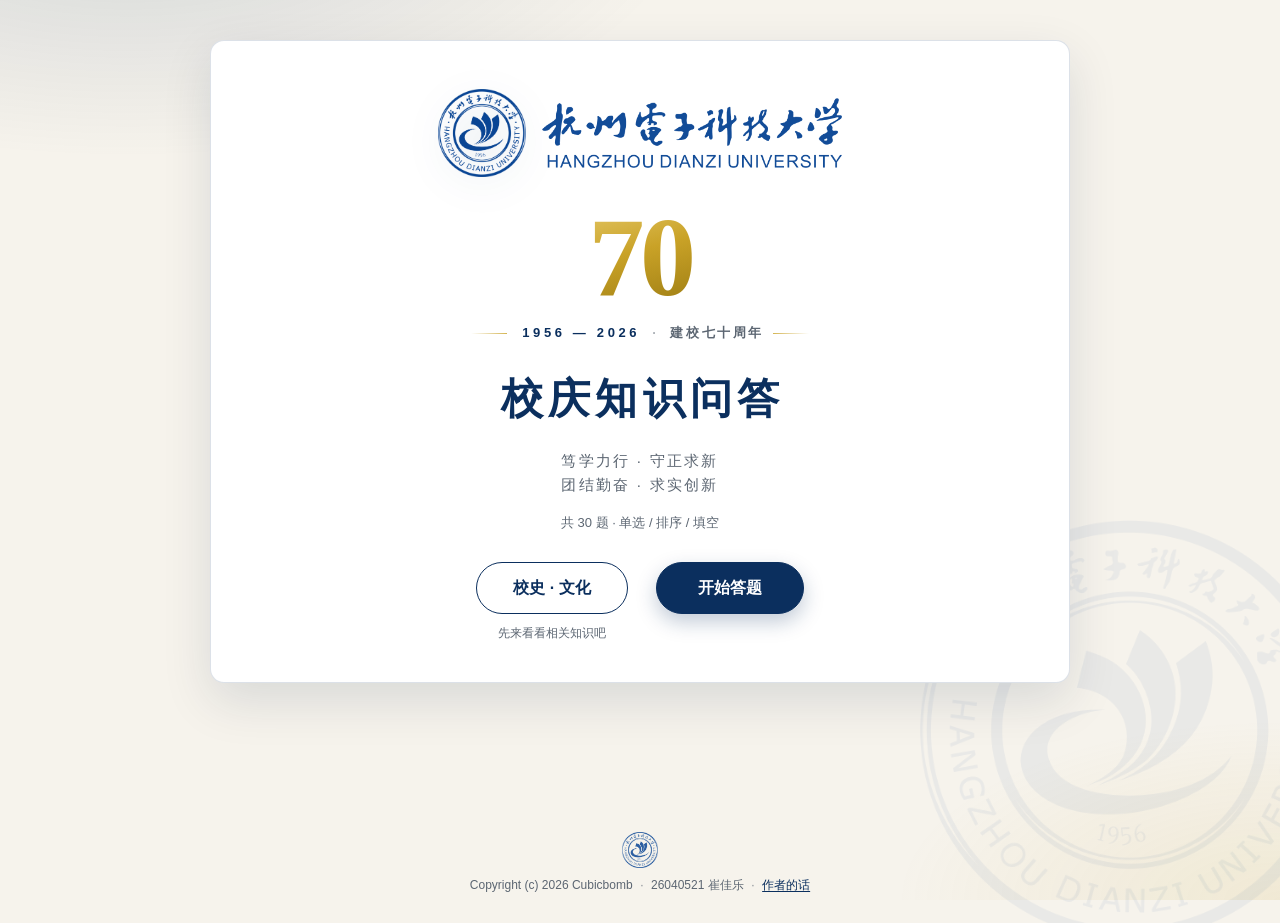
==== commit 1490ec1e: "作者的话add" ====
--- a/index.html
+++ b/index.html
@@ -126,8 +126,39 @@
         height="36"
         decoding="async"
       />
-      <p>Copyright (c) 2026 Cubicbomb</p>
+      <p>
+        <span>Copyright (c) 2026 Cubicbomb</span>
+        <span class="foot-sep" aria-hidden="true">·</span>
+        <span>26040521 崔佳乐</span>
+        <span class="foot-sep" aria-hidden="true">·</span>
+        <button type="button" id="btn-author-note" class="foot-link">作者的话</button>
+      </p>
     </footer>
+
+    <dialog id="author-note-dialog" class="author-note-dialog" aria-labelledby="author-note-title">
+      <div class="author-note-panel">
+        <header class="author-note-head">
+          <h2 id="author-note-title">作者的话</h2>
+          <button type="button" id="btn-author-close" class="author-note-close" aria-label="关闭">×</button>
+        </header>
+        <div class="author-note-body">
+          <p>这就是我的纲要课实践作业了。</p>
+          <p>因为要求中说「不接受完全以 AI 自动生成作业」，我觉得有必要为这个项目加上一些补充。</p>
+          <p>这个项目很大部分是使用 AI 搭建的，但在设计方面融入了很多我们自己的元素和风格，并没有完全丢给 AI 做。和 AI 一轮一轮对话、查看效果、一遍一遍测试、发现缺陷、提出优化方案、审核每次的改动，还是相当费时的。所以还是花了不少精力的。虽然看上去还是有很大 AI 味，但是很显然，搭建这样的一个项目，并不是向 AI 许个愿就能实现的。</p>
+          <p>我花了相当多的时间优化排版。也许这不止是一个问答程序，把他当作一个网页艺术作品也许更合适。</p>
+          <p>关于这个项目：</p>
+          <ul>
+            <li>创新性地添加了校史排序的小题目。</li>
+            <li>把杭电的校徽标志融入进去也是花了相当多的精力。</li>
+            <li>70 周年相关的标志没能找到官方文件，所以可能有所欠缺。</li>
+          </ul>
+          <p>使用 Mimo Desktop 构建，模型使用 Mimo-V2.6-Flash，词元消耗量约 30M。</p>
+          <p>仓库地址<a href="https://github.com/Cubicbomb/HDU70thQA" target="_blank" rel="noopener noreferrer">https://github.com/Cubicbomb/HDU70thQA</a></p>
+          <p class="author-note-sign">——26040521 崔佳乐</p>
+        </div>
+      </div>
+    </dialog>
+
     <script src="data/questions.js"></script>
     <script src="app.js"></script>
   </body>
--- a/styles.css
+++ b/styles.css
@@ -655,6 +655,118 @@
   margin: 0;
 }
 
+.site-foot .foot-sep {
+  margin: 0 0.35em;
+  opacity: 0.7;
+}
+
+.site-foot .foot-link {
+  appearance: none;
+  border: 0;
+  background: none;
+  padding: 0;
+  font: inherit;
+  color: var(--navy);
+  text-decoration: underline;
+  text-underline-offset: 2px;
+  cursor: pointer;
+}
+
+.site-foot .foot-link:hover,
+.site-foot .foot-link:focus-visible {
+  color: var(--gold);
+}
+
+/* 作者的话弹窗 */
+.author-note-dialog {
+  border: 0;
+  padding: 0;
+  background: transparent;
+  max-width: min(560px, calc(100vw - 32px));
+  width: 100%;
+  color: var(--ink);
+}
+
+.author-note-dialog::backdrop {
+  background: rgba(7, 31, 66, 0.48);
+}
+
+.author-note-panel {
+  background: var(--card);
+  border: 1px solid var(--line);
+  border-radius: var(--radius);
+  box-shadow: var(--shadow);
+  overflow: hidden;
+}
+
+.author-note-head {
+  display: flex;
+  align-items: center;
+  justify-content: space-between;
+  gap: 16px;
+  padding: 18px 22px 12px;
+  border-bottom: 1px solid var(--line);
+}
+
+.author-note-head h2 {
+  margin: 0;
+  font-family: var(--font-display);
+  font-size: 20px;
+  font-weight: 600;
+  color: var(--navy);
+}
+
+.author-note-close {
+  appearance: none;
+  border: 0;
+  background: none;
+  width: 32px;
+  height: 32px;
+  border-radius: 8px;
+  font-size: 22px;
+  line-height: 1;
+  color: var(--muted);
+  cursor: pointer;
+}
+
+.author-note-close:hover,
+.author-note-close:focus-visible {
+  background: rgba(11, 47, 94, 0.08);
+  color: var(--navy);
+}
+
+.author-note-body {
+  padding: 16px 22px 22px;
+  font-size: 14px;
+  line-height: 1.75;
+  max-height: min(62vh, 480px);
+  overflow: auto;
+}
+
+.author-note-body p {
+  margin: 0 0 0.85em;
+}
+
+.author-note-body ul {
+  margin: 0 0 0.85em;
+  padding-left: 1.2em;
+}
+
+.author-note-body li {
+  margin-bottom: 0.35em;
+}
+
+.author-note-body a {
+  color: var(--navy);
+  word-break: break-all;
+}
+
+.author-note-sign {
+  margin-top: 1.2em !important;
+  text-align: right;
+  color: var(--muted);
+}
+
 /* 历史页 hero 校徽 / 字标 */
 .h-hero-emblem {
   position: absolute;
